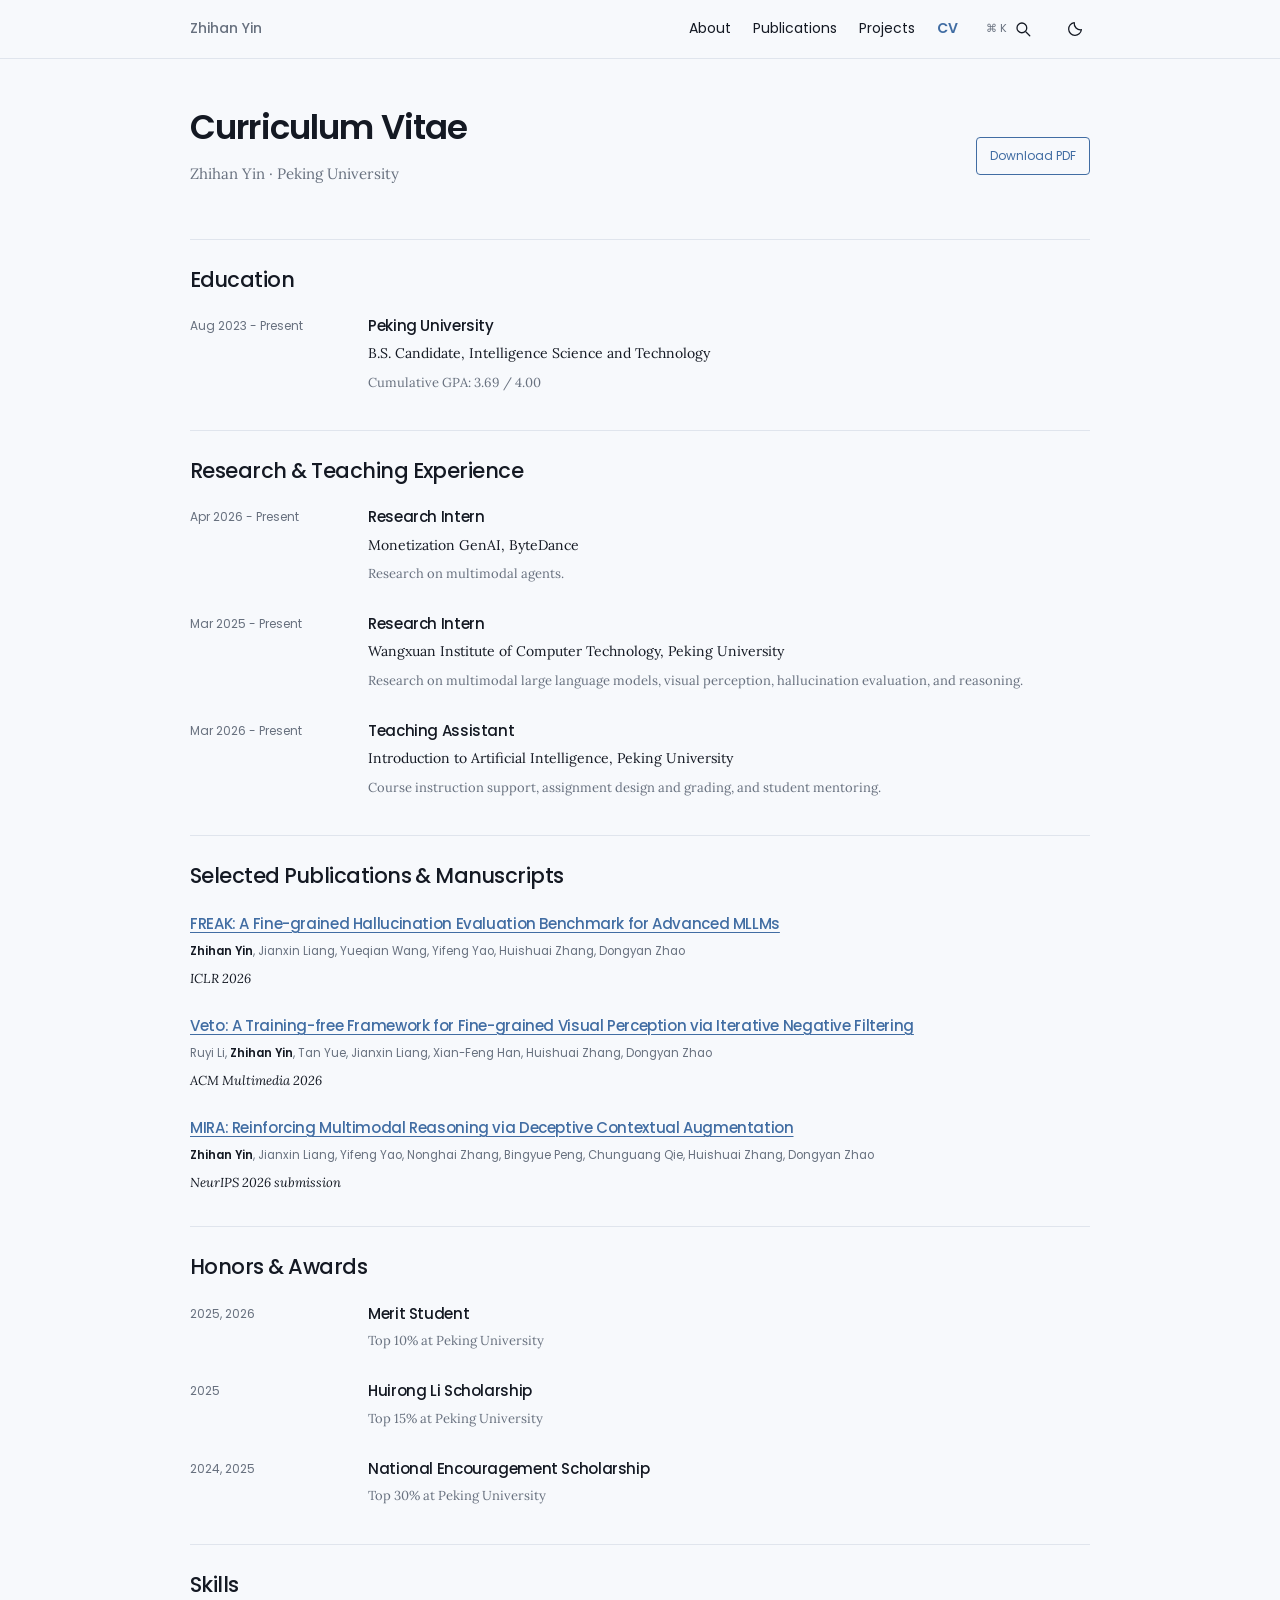
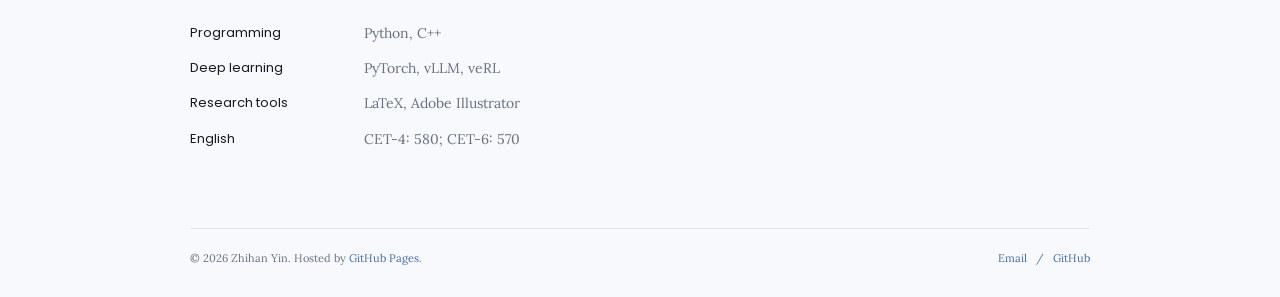
==== cv/index.html @ 82be998f "Add curriculum vitae page" ====
<!doctype html>
<html lang="en"><head><meta charset="utf-8"><meta name="viewport" content="width=device-width, initial-scale=1"><title>CV | Zhihan Yin</title><meta name="description" content="Zhihan Yin is an undergraduate at Peking University working on multimodal agents, visual perception, hallucination, and reasoning."><meta name="theme-color" content="#f7f9fc"><link rel="canonical" href="https://hans-m-yin.github.io/cv/"><meta property="og:title" content="CV | Zhihan Yin"><meta property="og:description" content="Multimodal agents, reliable visual perception, and reasoning."><meta property="og:type" content="website"><meta property="og:url" content="https://hans-m-yin.github.io/cv/"><link rel="icon" href="/assets/images/favicon.svg" type="image/svg+xml"><link rel="stylesheet" href="/assets/css/style.css"><script>try{document.documentElement.dataset.theme=localStorage.getItem('theme')||(matchMedia('(prefers-color-scheme: dark)').matches?'dark':'light')}catch(e){}</script><script type="application/ld+json">{"@context": "https://schema.org", "@type": "Person", "name": "Zhihan Yin", "url": "https://hans-m-yin.github.io", "email": "2300013171@stu.pku.edu.cn", "sameAs": ["https://github.com/Hans-M-Yin"], "affiliation": {"@type": "Organization", "name": "Peking University"}}</script><script src="/assets/js/site.js" defer></script></head>
<body class="page"><a class="skip-link" href="#main">Skip to content</a>
<header class="site-header"><div class="header-inner"><a class="wordmark" href="/">Zhihan Yin</a><button class="icon-button mobile-menu" data-menu-toggle aria-label="Toggle navigation" aria-expanded="false" aria-controls="site-nav"><svg viewBox="0 0 24 24" aria-hidden="true" fill="none" stroke="currentColor" stroke-width="1.7" stroke-linecap="round" stroke-linejoin="round"><path d="M4 6h16M4 12h16M4 18h16"/></svg></button><nav class="nav" id="site-nav" aria-label="Main navigation"><a href="/">About</a><a href="/publications/">Publications</a><a href="/projects/">Projects</a><a href="/cv/" aria-current="page">CV</a><button class="icon-button" data-open-search aria-label="Search website"><span class="shortcut">⌘ K</span><svg viewBox="0 0 24 24" aria-hidden="true" fill="none" stroke="currentColor" stroke-width="1.7" stroke-linecap="round" stroke-linejoin="round"><circle cx="10.5" cy="10.5" r="6.5"/><path d="m16 16 5 5"/></svg></button><button class="icon-button" data-theme-toggle aria-label="Switch to dark theme" aria-pressed="false"><svg viewBox="0 0 24 24" aria-hidden="true" fill="none" stroke="currentColor" stroke-width="1.7" stroke-linecap="round" stroke-linejoin="round"><path d="M20.5 13A8.5 8.5 0 0 1 11 3.5 8.5 8.5 0 1 0 20.5 13Z"/></svg></button></nav></div></header>
<main id="main"><div class="cv-header"><div><h1>Curriculum Vitae</h1><p class="page-lead">Zhihan Yin · Peking University</p></div><a class="download-link" href="/assets/files/Zhihan_Yin_CV.pdf" download>Download PDF</a></div>
    <section class="cv-section"><h2>Education</h2><div class="cv-item"><div class="cv-date">Aug 2023 - Present</div><div><h3>Peking University</h3><p>B.S. Candidate, Intelligence Science and Technology</p><p class="cv-detail">Cumulative GPA: 3.69 / 4.00</p></div></div></section>
    <section class="cv-section"><h2>Research &amp; Teaching Experience</h2><div class="cv-item"><div class="cv-date">Apr 2026 - Present</div><div><h3>Research Intern</h3><p>Monetization GenAI, ByteDance</p><p class="cv-detail">Research on multimodal agents.</p></div></div><div class="cv-item"><div class="cv-date">Mar 2025 - Present</div><div><h3>Research Intern</h3><p>Wangxuan Institute of Computer Technology, Peking University</p><p class="cv-detail">Research on multimodal large language models, visual perception, hallucination evaluation, and reasoning.</p></div></div><div class="cv-item"><div class="cv-date">Mar 2026 - Present</div><div><h3>Teaching Assistant</h3><p>Introduction to Artificial Intelligence, Peking University</p><p class="cv-detail">Course instruction support, assignment design and grading, and student mentoring.</p></div></div></section><section class="cv-section"><h2>Selected Publications &amp; Manuscripts</h2><div class="cv-paper"><h3><a href="/publications/#freak">FREAK: A Fine-grained Hallucination Evaluation Benchmark for Advanced MLLMs</a></h3><p class="authors"><strong>Zhihan Yin</strong>, Jianxin Liang, Yueqian Wang, Yifeng Yao, Huishuai Zhang, Dongyan Zhao</p><div class="venue">ICLR 2026</div></div><div class="cv-paper"><h3><a href="/publications/#veto">Veto: A Training-free Framework for Fine-grained Visual Perception via Iterative Negative Filtering</a></h3><p class="authors">Ruyi Li, <strong>Zhihan Yin</strong>, Tan Yue, Jianxin Liang, Xian-Feng Han, Huishuai Zhang, Dongyan Zhao</p><div class="venue">ACM Multimedia 2026</div></div><div class="cv-paper"><h3><a href="/publications/#mira">MIRA: Reinforcing Multimodal Reasoning via Deceptive Contextual Augmentation</a></h3><p class="authors"><strong>Zhihan Yin</strong>, Jianxin Liang, Yifeng Yao, Nonghai Zhang, Bingyue Peng, Chunguang Qie, Huishuai Zhang, Dongyan Zhao</p><div class="venue">NeurIPS 2026 submission</div></div></section><section class="cv-section"><h2>Honors &amp; Awards</h2><div class="cv-item"><div class="cv-date">2025, 2026</div><div><h3>Merit Student</h3><p class="cv-detail">Top 10% at Peking University</p></div></div><div class="cv-item"><div class="cv-date">2025</div><div><h3>Huirong Li Scholarship</h3><p class="cv-detail">Top 15% at Peking University</p></div></div><div class="cv-item"><div class="cv-date">2024, 2025</div><div><h3>National Encouragement Scholarship</h3><p class="cv-detail">Top 30% at Peking University</p></div></div></section><section class="cv-section"><h2>Skills</h2><dl class="skill-list"><dt>Programming</dt><dd>Python, C++</dd><dt>Deep learning</dt><dd>PyTorch, vLLM, veRL</dd><dt>Research tools</dt><dd>LaTeX, Adobe Illustrator</dd><dt>English</dt><dd>CET-4: 580; CET-6: 570</dd></dl></section></main>
<footer class="footer"><span>© 2026 Zhihan Yin. Hosted by <a href="https://pages.github.com/">GitHub Pages</a>.</span><span><a href="mailto:2300013171@stu.pku.edu.cn">Email</a> &nbsp; / &nbsp; <a href="https://github.com/Hans-M-Yin">GitHub</a></span></footer>
<dialog class="search-dialog" id="search-dialog" aria-label="Search website"><div class="search-header"><svg viewBox="0 0 24 24" aria-hidden="true" fill="none" stroke="currentColor" stroke-width="1.7" stroke-linecap="round" stroke-linejoin="round"><circle cx="10.5" cy="10.5" r="6.5"/><path d="m16 16 5 5"/></svg><input type="search" id="site-search" placeholder="Search research, projects, and CV…" aria-label="Search research, projects, and CV" autocomplete="off"><button class="close-search" data-close-search aria-label="Close search">ESC</button></div><ul class="search-results" id="search-results"></ul><div class="search-hint">Search by title or topic · Escape to close</div></dialog><script type="application/json" id="search-index">[{"title": "About", "url": "/", "text": "About Zhihan Yin", "type": "Page"}, {"title": "Publications", "url": "/publications/", "text": "Publications Zhihan Yin", "type": "Page"}, {"title": "Projects", "url": "/projects/", "text": "Projects Zhihan Yin", "type": "Page"}, {"title": "CV", "url": "/cv/", "text": "CV Zhihan Yin", "type": "Page"}, {"title": "SearchWeave: Unlocking Autonomous Cross-Modal Deep Search in Multimodal Agents", "url": "/publications/#searchweave", "text": "Teaching multimodal agents to decide what to search, which modality to use, and when to switch. SearchWeave combines interleaved multimodal graph construction, multi-hop question synthesis, and SFT/RL training in a live web environment. This ongoing project studies autonomous selection of text search, text-to-image search, and reverse-image search. Its data pipeline samples paths with diverse depths and modality compositions, then rewrites questions to hide intermediate clues. SearchWeave-Bench is designed to test cross-modal evidence acquisition and integration.", "type": "Work in progress"}, {"title": "FREAK: A Fine-grained Hallucination Evaluation Benchmark for Advanced MLLMs", "url": "/publications/#freak", "text": "A benchmark built from photorealistic images with fine-grained counter-commonsense edits, probing whether advanced multimodal models perceive visual details or fall back on familiar priors. FREAK evaluates fine-grained visual hallucination using edited photorealistic images and a controlled subset for detailed perception analysis. It also investigates the behavior of Chain-of-Thought prompting in this setting.", "type": "ICLR 2026"}, {"title": "Veto: A Training-free Framework for Fine-grained Visual Perception via Iterative Negative Filtering", "url": "/publications/#veto", "text": "A training-free perception framework that progressively removes distracting image regions, helping vision-language models locate and verify fine-grained visual evidence. Veto uses reasoning-driven negative filtering to narrow the visual field, followed by verifiable visual grounding. The framework operates at inference time and targets detail-sensitive perception in complex, high-resolution scenes.", "type": "ACM Multimedia 2026"}, {"title": "MIRA: Reinforcing Multimodal Reasoning via Deceptive Contextual Augmentation", "url": "/publications/#mira", "text": "Reinforcement learning with deceptive visual contexts and group-wise reflection triggers, encouraging multimodal models to revisit perceptual mistakes and recover during reasoning. MIRA first generates and filters misleading visual descriptions, then injects them into training contexts. Reflection triggers within rollout groups encourage visual self-correction while mixing in original data to preserve generalization.", "type": "NeurIPS 2026 submission"}]</script></body></html>
---- assets/css/style.css ----
@import url('https://fonts.googleapis.com/css2?family=Lora:wght@400;500;600;700&family=Poppins:wght@400;500;600;700&display=swap');

:root{color-scheme:light;--bg:#f7f9fc;--text:#141923;--muted:#68717f;--link:#416da3;--line:#e0e5ed;--panel:#fff;--soft:#edf2fa;--focus:#416da3;--sans:'Poppins',-apple-system,BlinkMacSystemFont,'Segoe UI',sans-serif;--serif:'Lora',Georgia,serif}
:root[data-theme=dark]{color-scheme:dark;--bg:#171b22;--text:#e8ecf3;--muted:#a6b0be;--link:#93b9ee;--line:#343b49;--panel:#202630;--soft:#253248;--focus:#93b9ee}
*{box-sizing:border-box}html{scroll-behavior:smooth;scroll-padding-top:90px}body{margin:0;background:var(--bg);color:var(--text);font-family:var(--serif);font-size:16px;line-height:1.8}a{color:var(--link);text-underline-offset:3px;text-decoration-thickness:1px}a:hover{color:var(--text)}button,input{font:inherit}button{cursor:pointer}img{max-width:100%}svg{display:block}::selection{background:#cbdcf3;color:#142f51}:focus-visible{outline:2px solid var(--focus);outline-offset:5px;border-radius:3px}[hidden]{display:none!important}.skip-link{position:fixed;left:16px;top:-80px;z-index:100;background:var(--panel);padding:8px 16px}.skip-link:focus{top:10px}
.site-header{position:sticky;top:0;z-index:20;background:var(--bg);border-bottom:1px solid var(--line)}.header-inner{max-width:900px;margin:auto;display:flex;align-items:center;justify-content:space-between;min-height:58px;padding:0 0}.wordmark{font-family:var(--sans);font-size:14px;font-weight:500;color:var(--muted);text-decoration:none}.home .wordmark{visibility:hidden}.nav{display:flex;align-items:center;gap:22px;font-family:var(--sans);font-size:14px;line-height:1.4}.nav a{text-decoration:none;color:var(--text);padding:18px 0}.nav a[aria-current=page]{color:var(--link);font-weight:600}.icon-button{border:0;background:transparent;color:var(--text);padding:6px;display:flex;align-items:center;justify-content:center;gap:7px;border-radius:5px}.icon-button:hover{background:var(--soft)}.icon-button svg{width:18px;height:18px}.shortcut{font-size:11px;color:var(--muted)}.mobile-menu{display:none}
main{max-width:900px;margin:46px auto 76px;min-height:65vh}h1,h2,h3,h4{font-family:var(--sans);line-height:1.35;font-weight:500;letter-spacing:-.025em}h1{font-size:34px;font-weight:600;margin:0 0 9px}h2{font-size:24px;margin:38px 0 17px}h3{font-size:18px}p{margin:0 0 20px}.tagline{font-size:16px;line-height:1.7;margin-bottom:31px}.section-title{display:flex;justify-content:space-between;align-items:center;gap:20px}.section-title h2{margin:35px 0 16px}.section-title a{font-family:var(--sans);font-size:12px;text-decoration:none;color:var(--muted)}
.intro-grid{display:grid;grid-template-columns:minmax(0,1fr) 272px;gap:48px}.intro-copy p{margin-bottom:21px}.profile{padding-top:1px;text-align:center}.portrait{width:266px;height:266px;border-radius:50%;box-shadow:0 4px 10px #16213a1b;object-fit:cover}.portrait-monogram{display:grid;place-items:center;margin:0 auto 16px;background:linear-gradient(145deg,#e7eef9,#d2dff1);border:1px solid #c6d4e9;color:#416da3;font-family:var(--sans);font-size:72px;letter-spacing:-5px;font-weight:500;position:relative;overflow:hidden}.portrait-monogram:before,.portrait-monogram:after{content:'';position:absolute;width:220px;height:220px;border:1px solid #ffffffb0;border-radius:50%;top:-75px;left:60px}.portrait-monogram:after{top:110px;left:-95px}.affiliation{font:13px/1.5 var(--sans);margin:16px 0 3px}.department{font:11px/1.5 var(--sans);color:var(--muted);margin:0}.social-links{display:flex;align-items:center;justify-content:center;gap:19px;margin:17px 0 8px}.social-links a{color:var(--text);text-decoration:none;display:block}.social-links svg{width:26px;height:26px}.contact-note{font-size:12px;line-height:1.7;margin:10px 0}.interests{padding-left:20px;margin:0}.interests li{padding-left:3px;margin-bottom:3px}.intro-copy h2{font-size:22px;margin-top:28px}
.news-table{border-collapse:collapse;width:100%;font-size:15px}.news-table td{padding:7px 0;vertical-align:top}.news-table td:first-child{width:140px;white-space:nowrap;color:var(--muted);font-size:13px;font-family:var(--sans);padding-right:22px}
.papers{display:grid;gap:29px}.paper{display:grid;grid-template-columns:180px minmax(0,1fr);gap:27px;scroll-margin-top:90px}.paper-image-link{align-self:start;margin-top:4px;display:block;text-decoration:none}.paper-image{display:block;width:180px;aspect-ratio:1.43;object-fit:contain;background:white;border:1px solid var(--line);border-radius:6px;padding:8px}.paper h3{font-size:16px;line-height:1.5;font-weight:600;letter-spacing:0;margin:0 0 5px}.paper h3 a{text-decoration:none;color:var(--text)}.paper h3 a:hover{color:var(--link)}.authors{font-family:var(--sans);font-size:11.5px;line-height:1.8;color:var(--muted);margin-bottom:5px}.authors strong{color:var(--text);font-weight:600}.venue{font-size:13px;margin-bottom:8px;font-style:italic}.status-pill{display:inline-block;font:10px/1.5 var(--sans);padding:3px 7px;border:1px solid #c1d1e7;border-radius:4px;background:var(--soft);color:var(--link);margin-right:6px}.summary{font-size:13px;line-height:1.75;margin:5px 0 11px;color:var(--muted)}.paper-actions{display:flex;align-items:center;gap:8px;flex-wrap:wrap}.paper-actions>a,.paper-actions>details>summary{font:10px/1.4 var(--sans);border:1px solid var(--text);border-radius:3px;padding:4px 9px;text-decoration:none;color:var(--text);text-transform:uppercase;list-style:none}.paper-actions>a:hover,.paper-actions>details>summary:hover{background:var(--soft)}.paper-actions>details{position:relative}.paper-actions summary{cursor:pointer}.paper-actions summary::-webkit-details-marker{display:none}.details-copy{width:min(510px,65vw);padding:13px 15px;margin:8px 0;background:var(--panel);border:1px solid var(--line);border-radius:4px;font-size:13px;position:relative}.details-copy pre{font:11px/1.7 ui-monospace,SFMono-Regular,monospace;white-space:pre-wrap;overflow-wrap:anywhere;margin:0}.paper-actions details[open]{flex-basis:100%}.paper-actions details[open]>summary{display:inline-block}.paper-actions details[open] .details-copy{width:100%}.filters{display:flex;gap:8px;flex-wrap:wrap;margin:25px 0 30px}.filter{border:1px solid var(--line);border-radius:5px;background:transparent;color:var(--muted);padding:7px 13px;font:12px var(--sans)}.filter[aria-pressed=true]{border-color:var(--link);color:var(--link);background:var(--soft)}.page-lead{color:var(--muted);font-size:15px;max-width:660px}.year-heading{color:var(--muted);font-size:17px;margin-bottom:26px}
.project-grid{display:grid;grid-template-columns:1fr 1fr;gap:23px;margin-top:30px}.project-card{border:1px solid var(--line);border-radius:7px;background:var(--panel);overflow:hidden}.project-card>img{height:185px;width:100%;object-fit:contain;padding:20px;background:white;border-bottom:1px solid var(--line)}.project-copy{padding:20px}.project-copy h2{font-size:21px;margin:0 0 12px}.project-copy p{font-size:14px;line-height:1.8;color:var(--muted)}.project-copy>a{font:12px var(--sans);text-decoration:none}.cv-header{display:flex;justify-content:space-between;gap:20px;align-items:center}.download-link{font:12px var(--sans);border:1px solid var(--link);border-radius:4px;text-decoration:none;padding:9px 13px;display:inline-flex;align-items:center;gap:7px}.cv-section{border-top:1px solid var(--line);padding-top:8px;margin-top:32px}.cv-section h2{font-size:21px;margin:18px 0 22px}.cv-item{display:grid;grid-template-columns:156px 1fr;gap:22px;margin-bottom:25px}.cv-date{font:12px/1.7 var(--sans);color:var(--muted)}.cv-item h3{font-size:15px;margin:0 0 5px}.cv-item p{font-size:14px;line-height:1.8;margin:0 0 4px}.cv-item .cv-detail{color:var(--muted);font-size:13px}.cv-paper{margin-bottom:24px}.cv-paper h3{font-size:15px;line-height:1.6;margin:0 0 5px}.skill-list{display:grid;grid-template-columns:150px 1fr;font-size:14px;gap:10px 24px}.skill-list dt{font-family:var(--sans);font-size:13px}.skill-list dd{margin:0;color:var(--muted)}
.footer{max-width:900px;margin:0 auto;padding:20px 0 28px;border-top:1px solid var(--line);font-size:11px;line-height:1.8;color:var(--muted);display:flex;justify-content:space-between;gap:20px}.footer a{text-decoration:none}.search-dialog{padding:0;border:1px solid var(--line);border-radius:10px;width:560px;max-width:calc(100vw - 30px);background:var(--panel);color:var(--text);box-shadow:0 20px 60px #0003}.search-dialog::backdrop{background:#11182775;backdrop-filter:blur(3px)}.search-header{display:flex;align-items:center;gap:12px;padding:16px;border-bottom:1px solid var(--line)}.search-header svg{width:19px;height:19px}.search-header input{width:100%;background:none;color:var(--text);border:0;outline:none;font:14px var(--sans)}.search-header .close-search{border:1px solid var(--line);color:var(--muted);background:transparent;border-radius:4px;font:10px var(--sans);padding:5px}.search-results{list-style:none;padding:9px;margin:0;max-height:350px;overflow:auto}.search-results a{display:block;padding:12px;border-radius:5px;font:13px/1.7 var(--sans);text-decoration:none;color:var(--text)}.search-results a:hover{background:var(--soft)}.search-results small{display:block;color:var(--muted);font-size:10px}.search-empty{padding:20px;font-size:13px;color:var(--muted)}.search-hint{font:10px var(--sans);padding:12px 20px;border-top:1px solid var(--line);color:var(--muted)}
@media(min-width:1300px){.header-inner,main,.footer{max-width:930px}.intro-grid{grid-template-columns:minmax(0,1fr) 282px;gap:50px}.portrait{width:272px;height:272px}}
@media(max-width:980px){.header-inner,main,.footer{margin-left:28px;margin-right:28px}.nav{gap:18px}.intro-grid{gap:28px;grid-template-columns:minmax(0,1fr) 240px}.portrait{width:232px;height:232px}}
@media(max-width:680px){body{font-size:15px}.header-inner{min-height:58px;flex-wrap:wrap;margin-left:20px;margin-right:20px}.home .wordmark{visibility:visible}.mobile-menu{display:flex}.nav{display:none;width:100%;gap:0;justify-content:space-between;font-size:12px;padding-bottom:10px}.nav.is-open{display:flex}.nav a{padding:10px 0}.shortcut{display:none}main{margin:32px 20px 55px}h1{font-size:30px}.tagline{font-size:13px;max-width:330px;margin-bottom:25px}.intro-grid{display:flex;flex-direction:column;gap:28px}.profile{order:-1;display:grid;grid-template-columns:108px 1fr;grid-template-rows:auto auto auto;column-gap:20px;text-align:left;padding:0 0 22px;border-bottom:1px solid var(--line)}.portrait{width:108px;height:108px;grid-row:1 / 5;margin:0;font-size:36px;letter-spacing:-2px}.affiliation{margin-top:6px}.social-links{justify-content:flex-start;margin:13px 0 0;gap:19px}.social-links svg{width:22px;height:22px}.contact-note{margin:8px 0 0;font-size:10px}.intro-copy h2{font-size:20px}h2{font-size:22px}.paper{grid-template-columns:105px minmax(0,1fr);gap:17px}.paper-image{width:105px;padding:4px}.paper h3{font-size:14px}.authors{font-size:10px}.summary{font-size:12px}.papers{gap:31px}.news-table td:first-child{width:105px;font-size:10px;padding-right:15px}.news-table{font-size:13px}.project-grid{grid-template-columns:1fr}.project-card>img{height:170px}.cv-header{align-items:flex-start}.download-link{font-size:10px;white-space:nowrap}.cv-item{grid-template-columns:1fr;gap:6px;margin-bottom:25px}.skill-list{grid-template-columns:105px 1fr;gap:10px 15px}.footer{margin:0 20px;font-size:10px;display:block}.footer span{display:block}.section-title a{font-size:10px}.filter{font-size:11px;padding:6px 10px}}
@media(prefers-reduced-motion:reduce){html{scroll-behavior:auto}}
.sr-only{position:absolute;width:1px;height:1px;padding:0;margin:-1px;overflow:hidden;clip:rect(0,0,0,0);white-space:nowrap;border:0}
@media print{.site-header,.footer,.download-link,.search-dialog,.paper-actions,.filters{display:none}body{background:white;color:black;font-size:11pt}main{margin:0;max-width:none}.cv-section{break-inside:avoid}.cv-item{grid-template-columns:150px 1fr}}
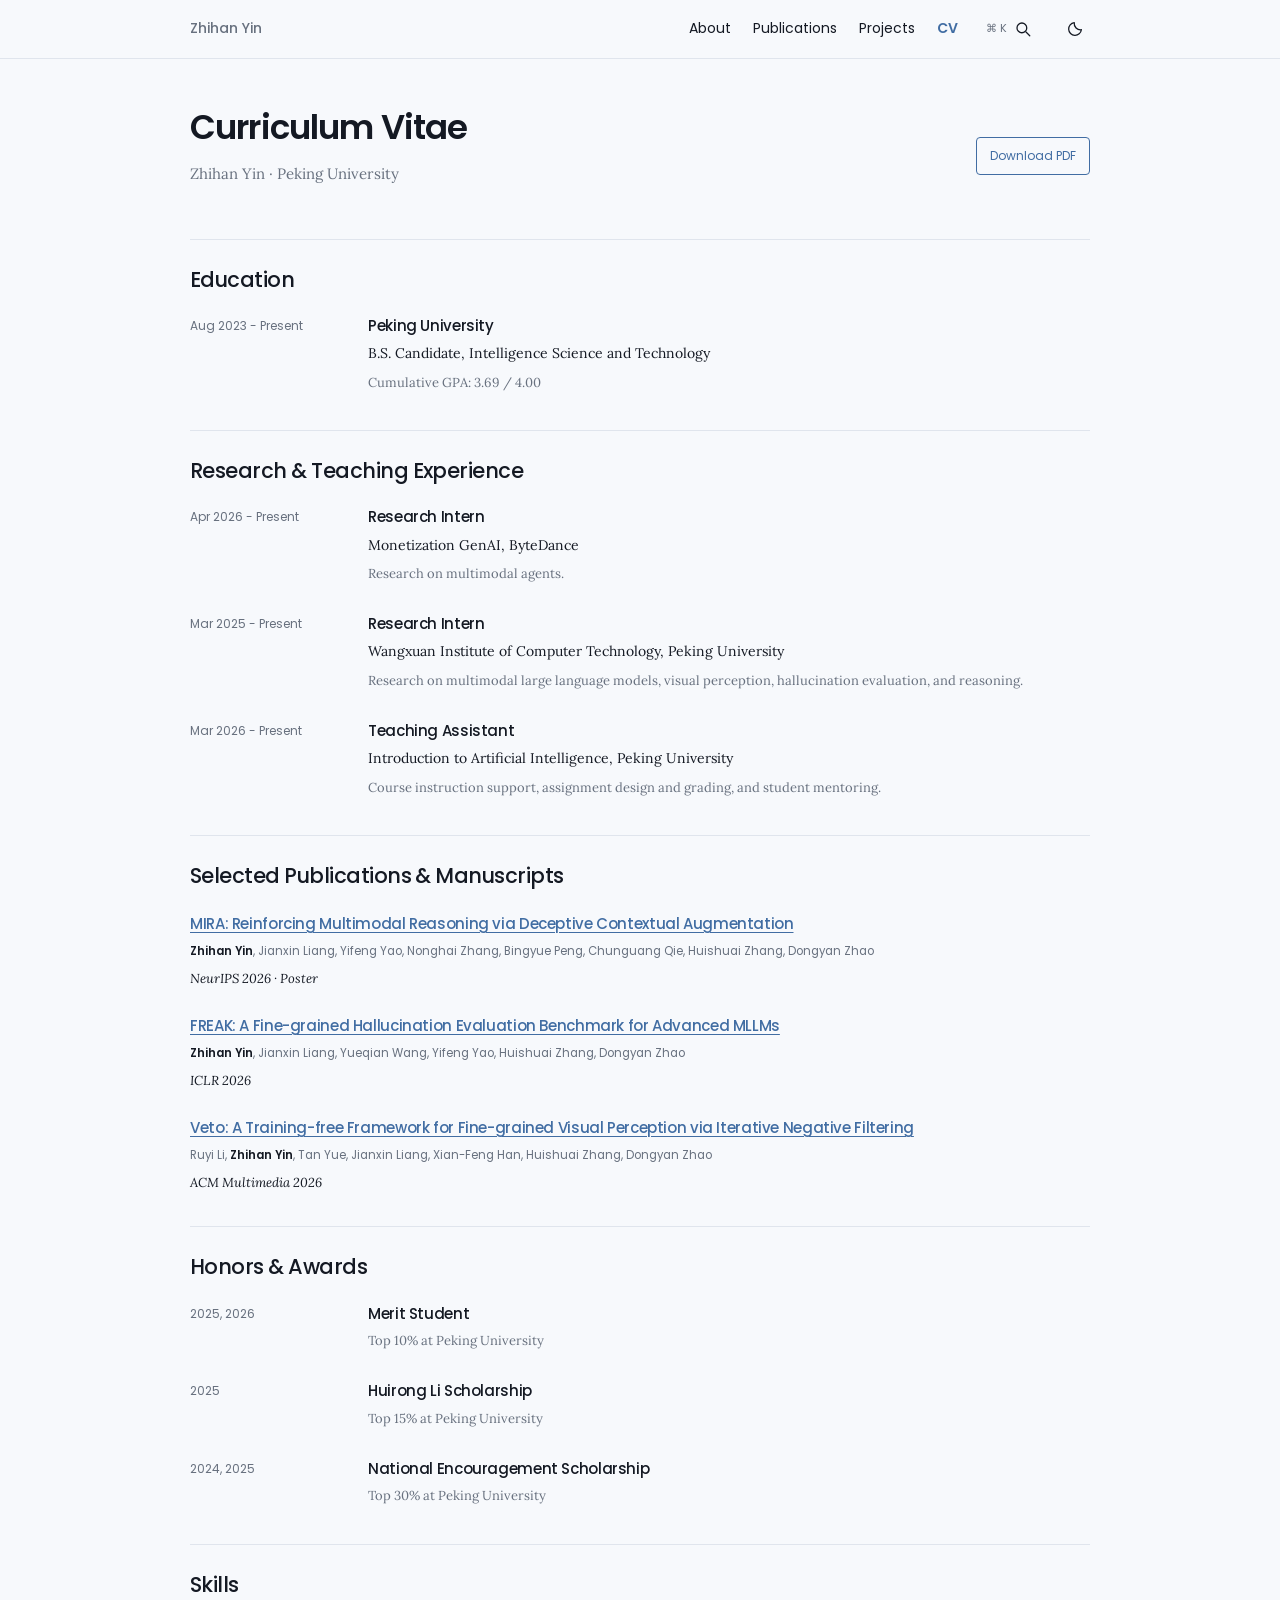
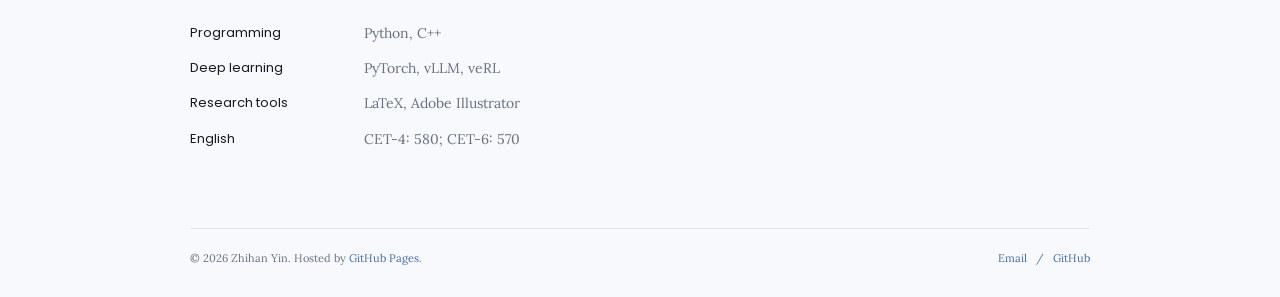
==== commit e3d7a7f8: "Update MIRA NeurIPS 2026 poster on CV" ====
--- a/cv/index.html
+++ b/cv/index.html
@@ -4,6 +4,6 @@
 <header class="site-header"><div class="header-inner"><a class="wordmark" href="/">Zhihan Yin</a><button class="icon-button mobile-menu" data-menu-toggle aria-label="Toggle navigation" aria-expanded="false" aria-controls="site-nav"><svg viewBox="0 0 24 24" aria-hidden="true" fill="none" stroke="currentColor" stroke-width="1.7" stroke-linecap="round" stroke-linejoin="round"><path d="M4 6h16M4 12h16M4 18h16"/></svg></button><nav class="nav" id="site-nav" aria-label="Main navigation"><a href="/">About</a><a href="/publications/">Publications</a><a href="/projects/">Projects</a><a href="/cv/" aria-current="page">CV</a><button class="icon-button" data-open-search aria-label="Search website"><span class="shortcut">⌘ K</span><svg viewBox="0 0 24 24" aria-hidden="true" fill="none" stroke="currentColor" stroke-width="1.7" stroke-linecap="round" stroke-linejoin="round"><circle cx="10.5" cy="10.5" r="6.5"/><path d="m16 16 5 5"/></svg></button><button class="icon-button" data-theme-toggle aria-label="Switch to dark theme" aria-pressed="false"><svg viewBox="0 0 24 24" aria-hidden="true" fill="none" stroke="currentColor" stroke-width="1.7" stroke-linecap="round" stroke-linejoin="round"><path d="M20.5 13A8.5 8.5 0 0 1 11 3.5 8.5 8.5 0 1 0 20.5 13Z"/></svg></button></nav></div></header>
 <main id="main"><div class="cv-header"><div><h1>Curriculum Vitae</h1><p class="page-lead">Zhihan Yin · Peking University</p></div><a class="download-link" href="/assets/files/Zhihan_Yin_CV.pdf" download>Download PDF</a></div>
     <section class="cv-section"><h2>Education</h2><div class="cv-item"><div class="cv-date">Aug 2023 - Present</div><div><h3>Peking University</h3><p>B.S. Candidate, Intelligence Science and Technology</p><p class="cv-detail">Cumulative GPA: 3.69 / 4.00</p></div></div></section>
-    <section class="cv-section"><h2>Research &amp; Teaching Experience</h2><div class="cv-item"><div class="cv-date">Apr 2026 - Present</div><div><h3>Research Intern</h3><p>Monetization GenAI, ByteDance</p><p class="cv-detail">Research on multimodal agents.</p></div></div><div class="cv-item"><div class="cv-date">Mar 2025 - Present</div><div><h3>Research Intern</h3><p>Wangxuan Institute of Computer Technology, Peking University</p><p class="cv-detail">Research on multimodal large language models, visual perception, hallucination evaluation, and reasoning.</p></div></div><div class="cv-item"><div class="cv-date">Mar 2026 - Present</div><div><h3>Teaching Assistant</h3><p>Introduction to Artificial Intelligence, Peking University</p><p class="cv-detail">Course instruction support, assignment design and grading, and student mentoring.</p></div></div></section><section class="cv-section"><h2>Selected Publications &amp; Manuscripts</h2><div class="cv-paper"><h3><a href="/publications/#freak">FREAK: A Fine-grained Hallucination Evaluation Benchmark for Advanced MLLMs</a></h3><p class="authors"><strong>Zhihan Yin</strong>, Jianxin Liang, Yueqian Wang, Yifeng Yao, Huishuai Zhang, Dongyan Zhao</p><div class="venue">ICLR 2026</div></div><div class="cv-paper"><h3><a href="/publications/#veto">Veto: A Training-free Framework for Fine-grained Visual Perception via Iterative Negative Filtering</a></h3><p class="authors">Ruyi Li, <strong>Zhihan Yin</strong>, Tan Yue, Jianxin Liang, Xian-Feng Han, Huishuai Zhang, Dongyan Zhao</p><div class="venue">ACM Multimedia 2026</div></div><div class="cv-paper"><h3><a href="/publications/#mira">MIRA: Reinforcing Multimodal Reasoning via Deceptive Contextual Augmentation</a></h3><p class="authors"><strong>Zhihan Yin</strong>, Jianxin Liang, Yifeng Yao, Nonghai Zhang, Bingyue Peng, Chunguang Qie, Huishuai Zhang, Dongyan Zhao</p><div class="venue">NeurIPS 2026 submission</div></div></section><section class="cv-section"><h2>Honors &amp; Awards</h2><div class="cv-item"><div class="cv-date">2025, 2026</div><div><h3>Merit Student</h3><p class="cv-detail">Top 10% at Peking University</p></div></div><div class="cv-item"><div class="cv-date">2025</div><div><h3>Huirong Li Scholarship</h3><p class="cv-detail">Top 15% at Peking University</p></div></div><div class="cv-item"><div class="cv-date">2024, 2025</div><div><h3>National Encouragement Scholarship</h3><p class="cv-detail">Top 30% at Peking University</p></div></div></section><section class="cv-section"><h2>Skills</h2><dl class="skill-list"><dt>Programming</dt><dd>Python, C++</dd><dt>Deep learning</dt><dd>PyTorch, vLLM, veRL</dd><dt>Research tools</dt><dd>LaTeX, Adobe Illustrator</dd><dt>English</dt><dd>CET-4: 580; CET-6: 570</dd></dl></section></main>
+    <section class="cv-section"><h2>Research &amp; Teaching Experience</h2><div class="cv-item"><div class="cv-date">Apr 2026 - Present</div><div><h3>Research Intern</h3><p>Monetization GenAI, ByteDance</p><p class="cv-detail">Research on multimodal agents.</p></div></div><div class="cv-item"><div class="cv-date">Mar 2025 - Present</div><div><h3>Research Intern</h3><p>Wangxuan Institute of Computer Technology, Peking University</p><p class="cv-detail">Research on multimodal large language models, visual perception, hallucination evaluation, and reasoning.</p></div></div><div class="cv-item"><div class="cv-date">Mar 2026 - Present</div><div><h3>Teaching Assistant</h3><p>Introduction to Artificial Intelligence, Peking University</p><p class="cv-detail">Course instruction support, assignment design and grading, and student mentoring.</p></div></div></section><section class="cv-section"><h2>Selected Publications &amp; Manuscripts</h2><div class="cv-paper"><h3><a href="/publications/#mira">MIRA: Reinforcing Multimodal Reasoning via Deceptive Contextual Augmentation</a></h3><p class="authors"><strong>Zhihan Yin</strong>, Jianxin Liang, Yifeng Yao, Nonghai Zhang, Bingyue Peng, Chunguang Qie, Huishuai Zhang, Dongyan Zhao</p><div class="venue">NeurIPS 2026 · Poster</div></div><div class="cv-paper"><h3><a href="/publications/#freak">FREAK: A Fine-grained Hallucination Evaluation Benchmark for Advanced MLLMs</a></h3><p class="authors"><strong>Zhihan Yin</strong>, Jianxin Liang, Yueqian Wang, Yifeng Yao, Huishuai Zhang, Dongyan Zhao</p><div class="venue">ICLR 2026</div></div><div class="cv-paper"><h3><a href="/publications/#veto">Veto: A Training-free Framework for Fine-grained Visual Perception via Iterative Negative Filtering</a></h3><p class="authors">Ruyi Li, <strong>Zhihan Yin</strong>, Tan Yue, Jianxin Liang, Xian-Feng Han, Huishuai Zhang, Dongyan Zhao</p><div class="venue">ACM Multimedia 2026</div></div></section><section class="cv-section"><h2>Honors &amp; Awards</h2><div class="cv-item"><div class="cv-date">2025, 2026</div><div><h3>Merit Student</h3><p class="cv-detail">Top 10% at Peking University</p></div></div><div class="cv-item"><div class="cv-date">2025</div><div><h3>Huirong Li Scholarship</h3><p class="cv-detail">Top 15% at Peking University</p></div></div><div class="cv-item"><div class="cv-date">2024, 2025</div><div><h3>National Encouragement Scholarship</h3><p class="cv-detail">Top 30% at Peking University</p></div></div></section><section class="cv-section"><h2>Skills</h2><dl class="skill-list"><dt>Programming</dt><dd>Python, C++</dd><dt>Deep learning</dt><dd>PyTorch, vLLM, veRL</dd><dt>Research tools</dt><dd>LaTeX, Adobe Illustrator</dd><dt>English</dt><dd>CET-4: 580; CET-6: 570</dd></dl></section></main>
 <footer class="footer"><span>© 2026 Zhihan Yin. Hosted by <a href="https://pages.github.com/">GitHub Pages</a>.</span><span><a href="mailto:2300013171@stu.pku.edu.cn">Email</a> &nbsp; / &nbsp; <a href="https://github.com/Hans-M-Yin">GitHub</a></span></footer>
-<dialog class="search-dialog" id="search-dialog" aria-label="Search website"><div class="search-header"><svg viewBox="0 0 24 24" aria-hidden="true" fill="none" stroke="currentColor" stroke-width="1.7" stroke-linecap="round" stroke-linejoin="round"><circle cx="10.5" cy="10.5" r="6.5"/><path d="m16 16 5 5"/></svg><input type="search" id="site-search" placeholder="Search research, projects, and CV…" aria-label="Search research, projects, and CV" autocomplete="off"><button class="close-search" data-close-search aria-label="Close search">ESC</button></div><ul class="search-results" id="search-results"></ul><div class="search-hint">Search by title or topic · Escape to close</div></dialog><script type="application/json" id="search-index">[{"title": "About", "url": "/", "text": "About Zhihan Yin", "type": "Page"}, {"title": "Publications", "url": "/publications/", "text": "Publications Zhihan Yin", "type": "Page"}, {"title": "Projects", "url": "/projects/", "text": "Projects Zhihan Yin", "type": "Page"}, {"title": "CV", "url": "/cv/", "text": "CV Zhihan Yin", "type": "Page"}, {"title": "SearchWeave: Unlocking Autonomous Cross-Modal Deep Search in Multimodal Agents", "url": "/publications/#searchweave", "text": "Teaching multimodal agents to decide what to search, which modality to use, and when to switch. SearchWeave combines interleaved multimodal graph construction, multi-hop question synthesis, and SFT/RL training in a live web environment. This ongoing project studies autonomous selection of text search, text-to-image search, and reverse-image search. Its data pipeline samples paths with diverse depths and modality compositions, then rewrites questions to hide intermediate clues. SearchWeave-Bench is designed to test cross-modal evidence acquisition and integration.", "type": "Work in progress"}, {"title": "FREAK: A Fine-grained Hallucination Evaluation Benchmark for Advanced MLLMs", "url": "/publications/#freak", "text": "A benchmark built from photorealistic images with fine-grained counter-commonsense edits, probing whether advanced multimodal models perceive visual details or fall back on familiar priors. FREAK evaluates fine-grained visual hallucination using edited photorealistic images and a controlled subset for detailed perception analysis. It also investigates the behavior of Chain-of-Thought prompting in this setting.", "type": "ICLR 2026"}, {"title": "Veto: A Training-free Framework for Fine-grained Visual Perception via Iterative Negative Filtering", "url": "/publications/#veto", "text": "A training-free perception framework that progressively removes distracting image regions, helping vision-language models locate and verify fine-grained visual evidence. Veto uses reasoning-driven negative filtering to narrow the visual field, followed by verifiable visual grounding. The framework operates at inference time and targets detail-sensitive perception in complex, high-resolution scenes.", "type": "ACM Multimedia 2026"}, {"title": "MIRA: Reinforcing Multimodal Reasoning via Deceptive Contextual Augmentation", "url": "/publications/#mira", "text": "Reinforcement learning with deceptive visual contexts and group-wise reflection triggers, encouraging multimodal models to revisit perceptual mistakes and recover during reasoning. MIRA first generates and filters misleading visual descriptions, then injects them into training contexts. Reflection triggers within rollout groups encourage visual self-correction while mixing in original data to preserve generalization.", "type": "NeurIPS 2026 submission"}]</script></body></html>+<dialog class="search-dialog" id="search-dialog" aria-label="Search website"><div class="search-header"><svg viewBox="0 0 24 24" aria-hidden="true" fill="none" stroke="currentColor" stroke-width="1.7" stroke-linecap="round" stroke-linejoin="round"><circle cx="10.5" cy="10.5" r="6.5"/><path d="m16 16 5 5"/></svg><input type="search" id="site-search" placeholder="Search research, projects, and CV…" aria-label="Search research, projects, and CV" autocomplete="off"><button class="close-search" data-close-search aria-label="Close search">ESC</button></div><ul class="search-results" id="search-results"></ul><div class="search-hint">Search by title or topic · Escape to close</div></dialog><script type="application/json" id="search-index">[{"title": "About", "url": "/", "text": "About Zhihan Yin", "type": "Page"}, {"title": "Publications", "url": "/publications/", "text": "Publications Zhihan Yin", "type": "Page"}, {"title": "Projects", "url": "/projects/", "text": "Projects Zhihan Yin", "type": "Page"}, {"title": "CV", "url": "/cv/", "text": "CV Zhihan Yin", "type": "Page"}, {"title": "MIRA: Reinforcing Multimodal Reasoning via Deceptive Contextual Augmentation", "url": "/publications/#mira", "text": "Reinforcement learning with deceptive visual contexts and group-wise reflection triggers, encouraging multimodal models to revisit perceptual mistakes and recover during reasoning. MIRA first generates and filters misleading visual descriptions, then injects them into training contexts. Reflection triggers within rollout groups encourage visual self-correction while mixing in original data to preserve generalization.", "type": "NeurIPS 2026 \u00b7 Poster"}, {"title": "FREAK: A Fine-grained Hallucination Evaluation Benchmark for Advanced MLLMs", "url": "/publications/#freak", "text": "A benchmark built from photorealistic images with fine-grained counter-commonsense edits, probing whether advanced multimodal models perceive visual details or fall back on familiar priors. FREAK evaluates fine-grained visual hallucination using edited photorealistic images and a controlled subset for detailed perception analysis. It also investigates the behavior of Chain-of-Thought prompting in this setting.", "type": "ICLR 2026"}, {"title": "Veto: A Training-free Framework for Fine-grained Visual Perception via Iterative Negative Filtering", "url": "/publications/#veto", "text": "A training-free perception framework that progressively removes distracting image regions, helping vision-language models locate and verify fine-grained visual evidence. Veto uses reasoning-driven negative filtering to narrow the visual field, followed by verifiable visual grounding. The framework operates at inference time and targets detail-sensitive perception in complex, high-resolution scenes.", "type": "ACM Multimedia 2026"}, {"title": "SearchWeave: Multimodal Search", "url": "/publications/#searchweave", "text": "Exploring search paths that interleave text and images to connect evidence across modalities. Ongoing research on multimodal search and evidence gathering.", "type": "Work in progress"}]</script></body></html>
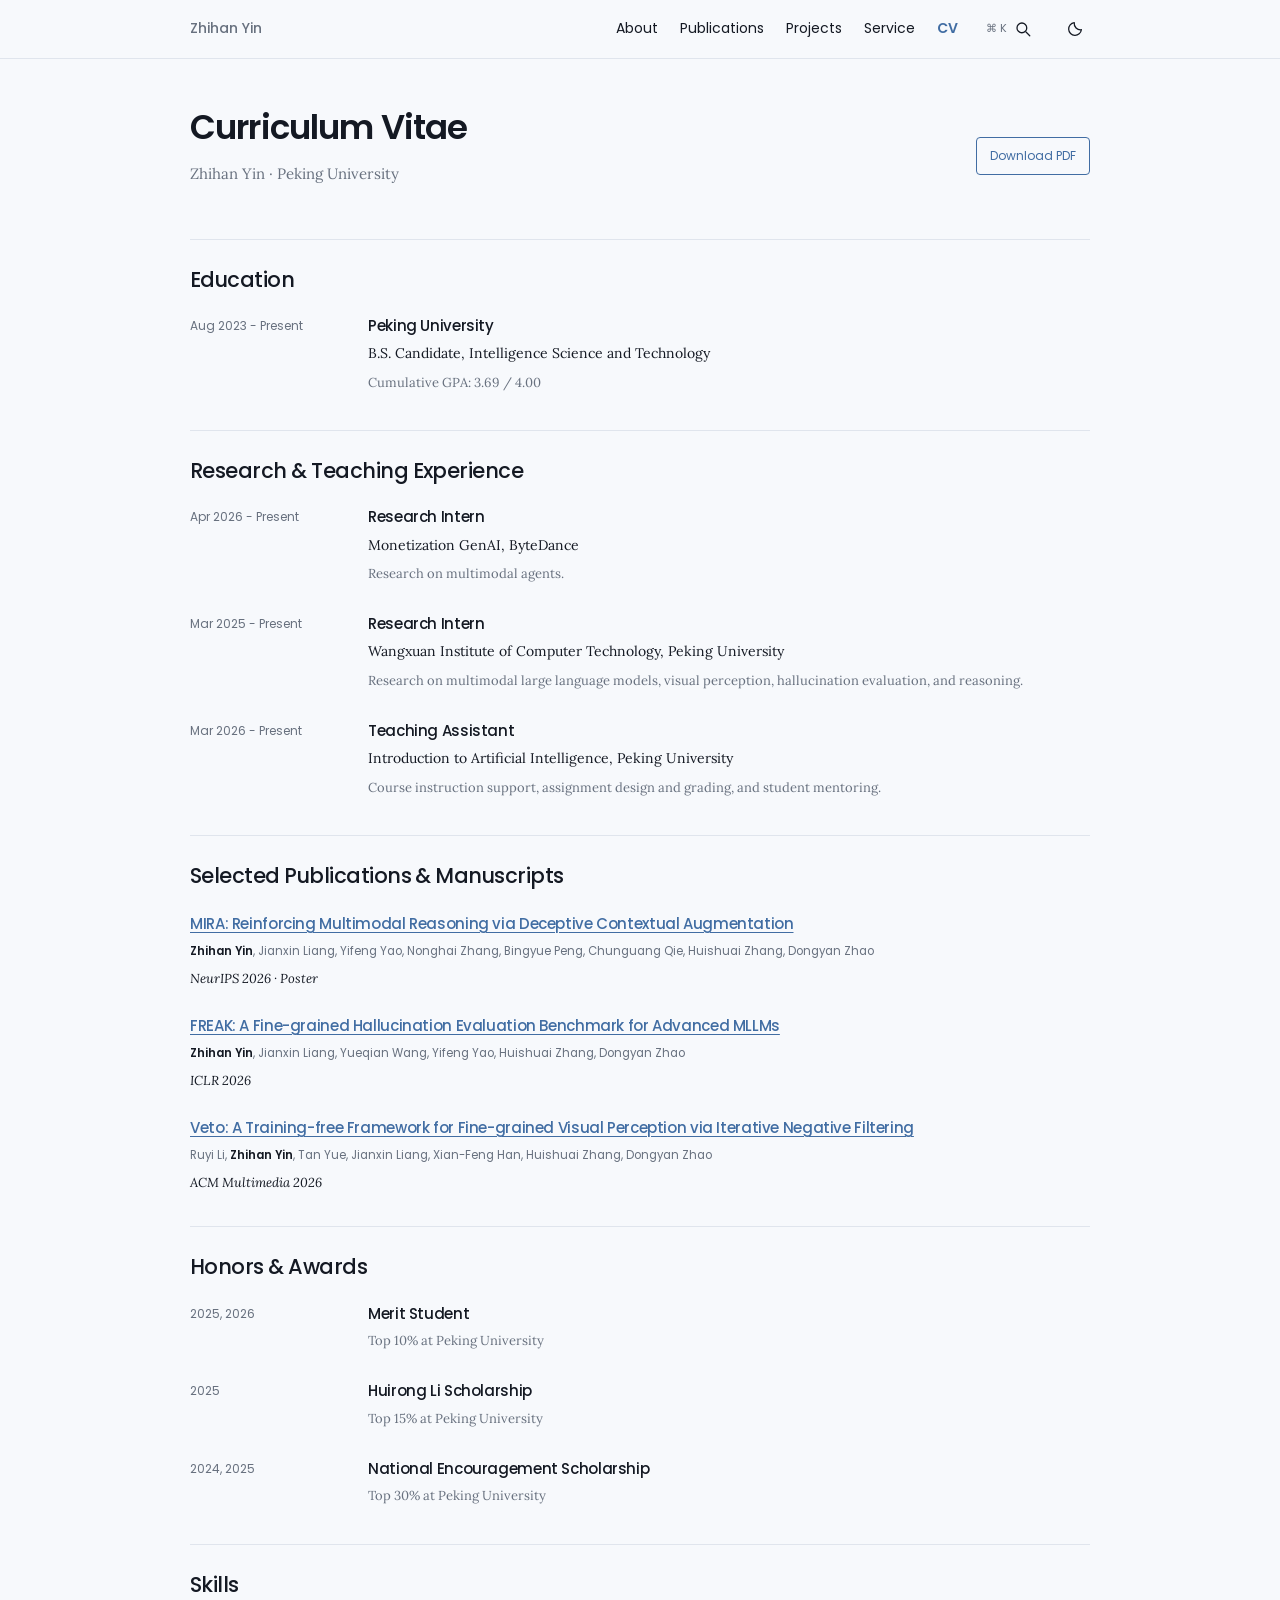
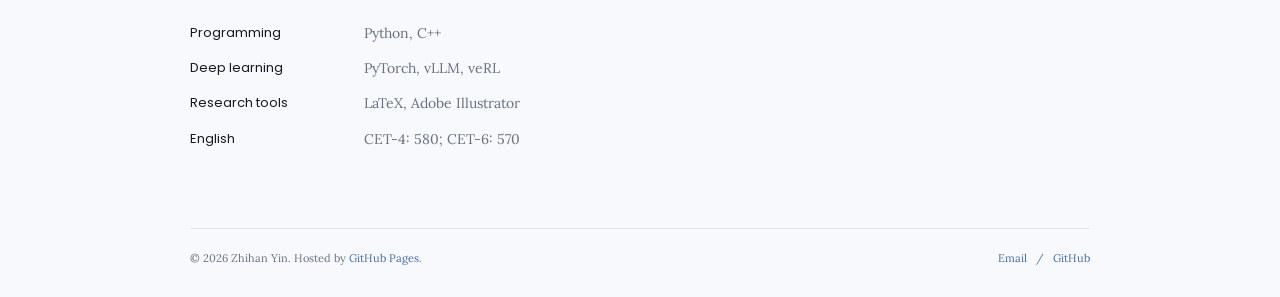
==== commit 8cc6b9cb: "Add Service navigation to online CV" ====
--- a/cv/index.html
+++ b/cv/index.html
@@ -1,9 +1,9 @@
 <!doctype html>
 <html lang="en"><head><meta charset="utf-8"><meta name="viewport" content="width=device-width, initial-scale=1"><title>CV | Zhihan Yin</title><meta name="description" content="Zhihan Yin is an undergraduate at Peking University working on multimodal agents, visual perception, hallucination, and reasoning."><meta name="theme-color" content="#f7f9fc"><link rel="canonical" href="https://hans-m-yin.github.io/cv/"><meta property="og:title" content="CV | Zhihan Yin"><meta property="og:description" content="Multimodal agents, reliable visual perception, and reasoning."><meta property="og:type" content="website"><meta property="og:url" content="https://hans-m-yin.github.io/cv/"><link rel="icon" href="/assets/images/favicon.svg" type="image/svg+xml"><link rel="stylesheet" href="/assets/css/style.css"><script>try{document.documentElement.dataset.theme=localStorage.getItem('theme')||(matchMedia('(prefers-color-scheme: dark)').matches?'dark':'light')}catch(e){}</script><script type="application/ld+json">{"@context": "https://schema.org", "@type": "Person", "name": "Zhihan Yin", "url": "https://hans-m-yin.github.io", "email": "2300013171@stu.pku.edu.cn", "sameAs": ["https://github.com/Hans-M-Yin"], "affiliation": {"@type": "Organization", "name": "Peking University"}}</script><script src="/assets/js/site.js" defer></script></head>
 <body class="page"><a class="skip-link" href="#main">Skip to content</a>
-<header class="site-header"><div class="header-inner"><a class="wordmark" href="/">Zhihan Yin</a><button class="icon-button mobile-menu" data-menu-toggle aria-label="Toggle navigation" aria-expanded="false" aria-controls="site-nav"><svg viewBox="0 0 24 24" aria-hidden="true" fill="none" stroke="currentColor" stroke-width="1.7" stroke-linecap="round" stroke-linejoin="round"><path d="M4 6h16M4 12h16M4 18h16"/></svg></button><nav class="nav" id="site-nav" aria-label="Main navigation"><a href="/">About</a><a href="/publications/">Publications</a><a href="/projects/">Projects</a><a href="/cv/" aria-current="page">CV</a><button class="icon-button" data-open-search aria-label="Search website"><span class="shortcut">⌘ K</span><svg viewBox="0 0 24 24" aria-hidden="true" fill="none" stroke="currentColor" stroke-width="1.7" stroke-linecap="round" stroke-linejoin="round"><circle cx="10.5" cy="10.5" r="6.5"/><path d="m16 16 5 5"/></svg></button><button class="icon-button" data-theme-toggle aria-label="Switch to dark theme" aria-pressed="false"><svg viewBox="0 0 24 24" aria-hidden="true" fill="none" stroke="currentColor" stroke-width="1.7" stroke-linecap="round" stroke-linejoin="round"><path d="M20.5 13A8.5 8.5 0 0 1 11 3.5 8.5 8.5 0 1 0 20.5 13Z"/></svg></button></nav></div></header>
+<header class="site-header"><div class="header-inner"><a class="wordmark" href="/">Zhihan Yin</a><button class="icon-button mobile-menu" data-menu-toggle aria-label="Toggle navigation" aria-expanded="false" aria-controls="site-nav"><svg viewBox="0 0 24 24" aria-hidden="true" fill="none" stroke="currentColor" stroke-width="1.7" stroke-linecap="round" stroke-linejoin="round"><path d="M4 6h16M4 12h16M4 18h16"/></svg></button><nav class="nav" id="site-nav" aria-label="Main navigation"><a href="/">About</a><a href="/publications/">Publications</a><a href="/projects/">Projects</a><a href="/service/">Service</a><a href="/cv/" aria-current="page">CV</a><button class="icon-button" data-open-search aria-label="Search website"><span class="shortcut">⌘ K</span><svg viewBox="0 0 24 24" aria-hidden="true" fill="none" stroke="currentColor" stroke-width="1.7" stroke-linecap="round" stroke-linejoin="round"><circle cx="10.5" cy="10.5" r="6.5"/><path d="m16 16 5 5"/></svg></button><button class="icon-button" data-theme-toggle aria-label="Switch to dark theme" aria-pressed="false"><svg viewBox="0 0 24 24" aria-hidden="true" fill="none" stroke="currentColor" stroke-width="1.7" stroke-linecap="round" stroke-linejoin="round"><path d="M20.5 13A8.5 8.5 0 0 1 11 3.5 8.5 8.5 0 1 0 20.5 13Z"/></svg></button></nav></div></header>
 <main id="main"><div class="cv-header"><div><h1>Curriculum Vitae</h1><p class="page-lead">Zhihan Yin · Peking University</p></div><a class="download-link" href="/assets/files/Zhihan_Yin_CV.pdf" download>Download PDF</a></div>
     <section class="cv-section"><h2>Education</h2><div class="cv-item"><div class="cv-date">Aug 2023 - Present</div><div><h3>Peking University</h3><p>B.S. Candidate, Intelligence Science and Technology</p><p class="cv-detail">Cumulative GPA: 3.69 / 4.00</p></div></div></section>
     <section class="cv-section"><h2>Research &amp; Teaching Experience</h2><div class="cv-item"><div class="cv-date">Apr 2026 - Present</div><div><h3>Research Intern</h3><p>Monetization GenAI, ByteDance</p><p class="cv-detail">Research on multimodal agents.</p></div></div><div class="cv-item"><div class="cv-date">Mar 2025 - Present</div><div><h3>Research Intern</h3><p>Wangxuan Institute of Computer Technology, Peking University</p><p class="cv-detail">Research on multimodal large language models, visual perception, hallucination evaluation, and reasoning.</p></div></div><div class="cv-item"><div class="cv-date">Mar 2026 - Present</div><div><h3>Teaching Assistant</h3><p>Introduction to Artificial Intelligence, Peking University</p><p class="cv-detail">Course instruction support, assignment design and grading, and student mentoring.</p></div></div></section><section class="cv-section"><h2>Selected Publications &amp; Manuscripts</h2><div class="cv-paper"><h3><a href="/publications/#mira">MIRA: Reinforcing Multimodal Reasoning via Deceptive Contextual Augmentation</a></h3><p class="authors"><strong>Zhihan Yin</strong>, Jianxin Liang, Yifeng Yao, Nonghai Zhang, Bingyue Peng, Chunguang Qie, Huishuai Zhang, Dongyan Zhao</p><div class="venue">NeurIPS 2026 · Poster</div></div><div class="cv-paper"><h3><a href="/publications/#freak">FREAK: A Fine-grained Hallucination Evaluation Benchmark for Advanced MLLMs</a></h3><p class="authors"><strong>Zhihan Yin</strong>, Jianxin Liang, Yueqian Wang, Yifeng Yao, Huishuai Zhang, Dongyan Zhao</p><div class="venue">ICLR 2026</div></div><div class="cv-paper"><h3><a href="/publications/#veto">Veto: A Training-free Framework for Fine-grained Visual Perception via Iterative Negative Filtering</a></h3><p class="authors">Ruyi Li, <strong>Zhihan Yin</strong>, Tan Yue, Jianxin Liang, Xian-Feng Han, Huishuai Zhang, Dongyan Zhao</p><div class="venue">ACM Multimedia 2026</div></div></section><section class="cv-section"><h2>Honors &amp; Awards</h2><div class="cv-item"><div class="cv-date">2025, 2026</div><div><h3>Merit Student</h3><p class="cv-detail">Top 10% at Peking University</p></div></div><div class="cv-item"><div class="cv-date">2025</div><div><h3>Huirong Li Scholarship</h3><p class="cv-detail">Top 15% at Peking University</p></div></div><div class="cv-item"><div class="cv-date">2024, 2025</div><div><h3>National Encouragement Scholarship</h3><p class="cv-detail">Top 30% at Peking University</p></div></div></section><section class="cv-section"><h2>Skills</h2><dl class="skill-list"><dt>Programming</dt><dd>Python, C++</dd><dt>Deep learning</dt><dd>PyTorch, vLLM, veRL</dd><dt>Research tools</dt><dd>LaTeX, Adobe Illustrator</dd><dt>English</dt><dd>CET-4: 580; CET-6: 570</dd></dl></section></main>
 <footer class="footer"><span>© 2026 Zhihan Yin. Hosted by <a href="https://pages.github.com/">GitHub Pages</a>.</span><span><a href="mailto:2300013171@stu.pku.edu.cn">Email</a> &nbsp; / &nbsp; <a href="https://github.com/Hans-M-Yin">GitHub</a></span></footer>
-<dialog class="search-dialog" id="search-dialog" aria-label="Search website"><div class="search-header"><svg viewBox="0 0 24 24" aria-hidden="true" fill="none" stroke="currentColor" stroke-width="1.7" stroke-linecap="round" stroke-linejoin="round"><circle cx="10.5" cy="10.5" r="6.5"/><path d="m16 16 5 5"/></svg><input type="search" id="site-search" placeholder="Search research, projects, and CV…" aria-label="Search research, projects, and CV" autocomplete="off"><button class="close-search" data-close-search aria-label="Close search">ESC</button></div><ul class="search-results" id="search-results"></ul><div class="search-hint">Search by title or topic · Escape to close</div></dialog><script type="application/json" id="search-index">[{"title": "About", "url": "/", "text": "About Zhihan Yin", "type": "Page"}, {"title": "Publications", "url": "/publications/", "text": "Publications Zhihan Yin", "type": "Page"}, {"title": "Projects", "url": "/projects/", "text": "Projects Zhihan Yin", "type": "Page"}, {"title": "CV", "url": "/cv/", "text": "CV Zhihan Yin", "type": "Page"}, {"title": "MIRA: Reinforcing Multimodal Reasoning via Deceptive Contextual Augmentation", "url": "/publications/#mira", "text": "Reinforcement learning with deceptive visual contexts and group-wise reflection triggers, encouraging multimodal models to revisit perceptual mistakes and recover during reasoning. MIRA first generates and filters misleading visual descriptions, then injects them into training contexts. Reflection triggers within rollout groups encourage visual self-correction while mixing in original data to preserve generalization.", "type": "NeurIPS 2026 \u00b7 Poster"}, {"title": "FREAK: A Fine-grained Hallucination Evaluation Benchmark for Advanced MLLMs", "url": "/publications/#freak", "text": "A benchmark built from photorealistic images with fine-grained counter-commonsense edits, probing whether advanced multimodal models perceive visual details or fall back on familiar priors. FREAK evaluates fine-grained visual hallucination using edited photorealistic images and a controlled subset for detailed perception analysis. It also investigates the behavior of Chain-of-Thought prompting in this setting.", "type": "ICLR 2026"}, {"title": "Veto: A Training-free Framework for Fine-grained Visual Perception via Iterative Negative Filtering", "url": "/publications/#veto", "text": "A training-free perception framework that progressively removes distracting image regions, helping vision-language models locate and verify fine-grained visual evidence. Veto uses reasoning-driven negative filtering to narrow the visual field, followed by verifiable visual grounding. The framework operates at inference time and targets detail-sensitive perception in complex, high-resolution scenes.", "type": "ACM Multimedia 2026"}, {"title": "SearchWeave: Multimodal Search", "url": "/publications/#searchweave", "text": "Exploring search paths that interleave text and images to connect evidence across modalities. Ongoing research on multimodal search and evidence gathering.", "type": "Work in progress"}]</script></body></html>+<dialog class="search-dialog" id="search-dialog" aria-label="Search website"><div class="search-header"><svg viewBox="0 0 24 24" aria-hidden="true" fill="none" stroke="currentColor" stroke-width="1.7" stroke-linecap="round" stroke-linejoin="round"><circle cx="10.5" cy="10.5" r="6.5"/><path d="m16 16 5 5"/></svg><input type="search" id="site-search" placeholder="Search research, projects, and CV…" aria-label="Search research, projects, and CV" autocomplete="off"><button class="close-search" data-close-search aria-label="Close search">ESC</button></div><ul class="search-results" id="search-results"></ul><div class="search-hint">Search by title or topic · Escape to close</div></dialog><script type="application/json" id="search-index">[{"title": "About", "url": "/", "text": "About Zhihan Yin", "type": "Page"}, {"title": "Publications", "url": "/publications/", "text": "Publications Zhihan Yin", "type": "Page"}, {"title": "Projects", "url": "/projects/", "text": "Projects Zhihan Yin", "type": "Page"}, {"title": "Service", "url": "/service/", "text": "Service Zhihan Yin", "type": "Page"}, {"title": "CV", "url": "/cv/", "text": "CV Zhihan Yin", "type": "Page"}, {"title": "MIRA: Reinforcing Multimodal Reasoning via Deceptive Contextual Augmentation", "url": "/publications/#mira", "text": "Reinforcement learning with deceptive visual contexts and group-wise reflection triggers, encouraging multimodal models to revisit perceptual mistakes and recover during reasoning. MIRA first generates and filters misleading visual descriptions, then injects them into training contexts. Reflection triggers within rollout groups encourage visual self-correction while mixing in original data to preserve generalization.", "type": "NeurIPS 2026 \u00b7 Poster"}, {"title": "FREAK: A Fine-grained Hallucination Evaluation Benchmark for Advanced MLLMs", "url": "/publications/#freak", "text": "A benchmark built from photorealistic images with fine-grained counter-commonsense edits, probing whether advanced multimodal models perceive visual details or fall back on familiar priors. FREAK evaluates fine-grained visual hallucination using edited photorealistic images and a controlled subset for detailed perception analysis. It also investigates the behavior of Chain-of-Thought prompting in this setting.", "type": "ICLR 2026"}, {"title": "Veto: A Training-free Framework for Fine-grained Visual Perception via Iterative Negative Filtering", "url": "/publications/#veto", "text": "A training-free perception framework that progressively removes distracting image regions, helping vision-language models locate and verify fine-grained visual evidence. Veto uses reasoning-driven negative filtering to narrow the visual field, followed by verifiable visual grounding. The framework operates at inference time and targets detail-sensitive perception in complex, high-resolution scenes.", "type": "ACM Multimedia 2026"}, {"title": "SearchWeave: Multimodal Search", "url": "/publications/#searchweave", "text": "Exploring search paths that interleave text and images to connect evidence across modalities. Ongoing research on multimodal search and evidence gathering.", "type": "Work in progress"}, {"title": "Teaching & Conference Reviewing", "url": "/service/", "text": "Teaching Assistant TA Spring 2026 Introduction to AI Peking University Reviewer NeurIPS 2026 EMNLP 2026 ICLR 2027", "type": "Service"}]</script></body></html>
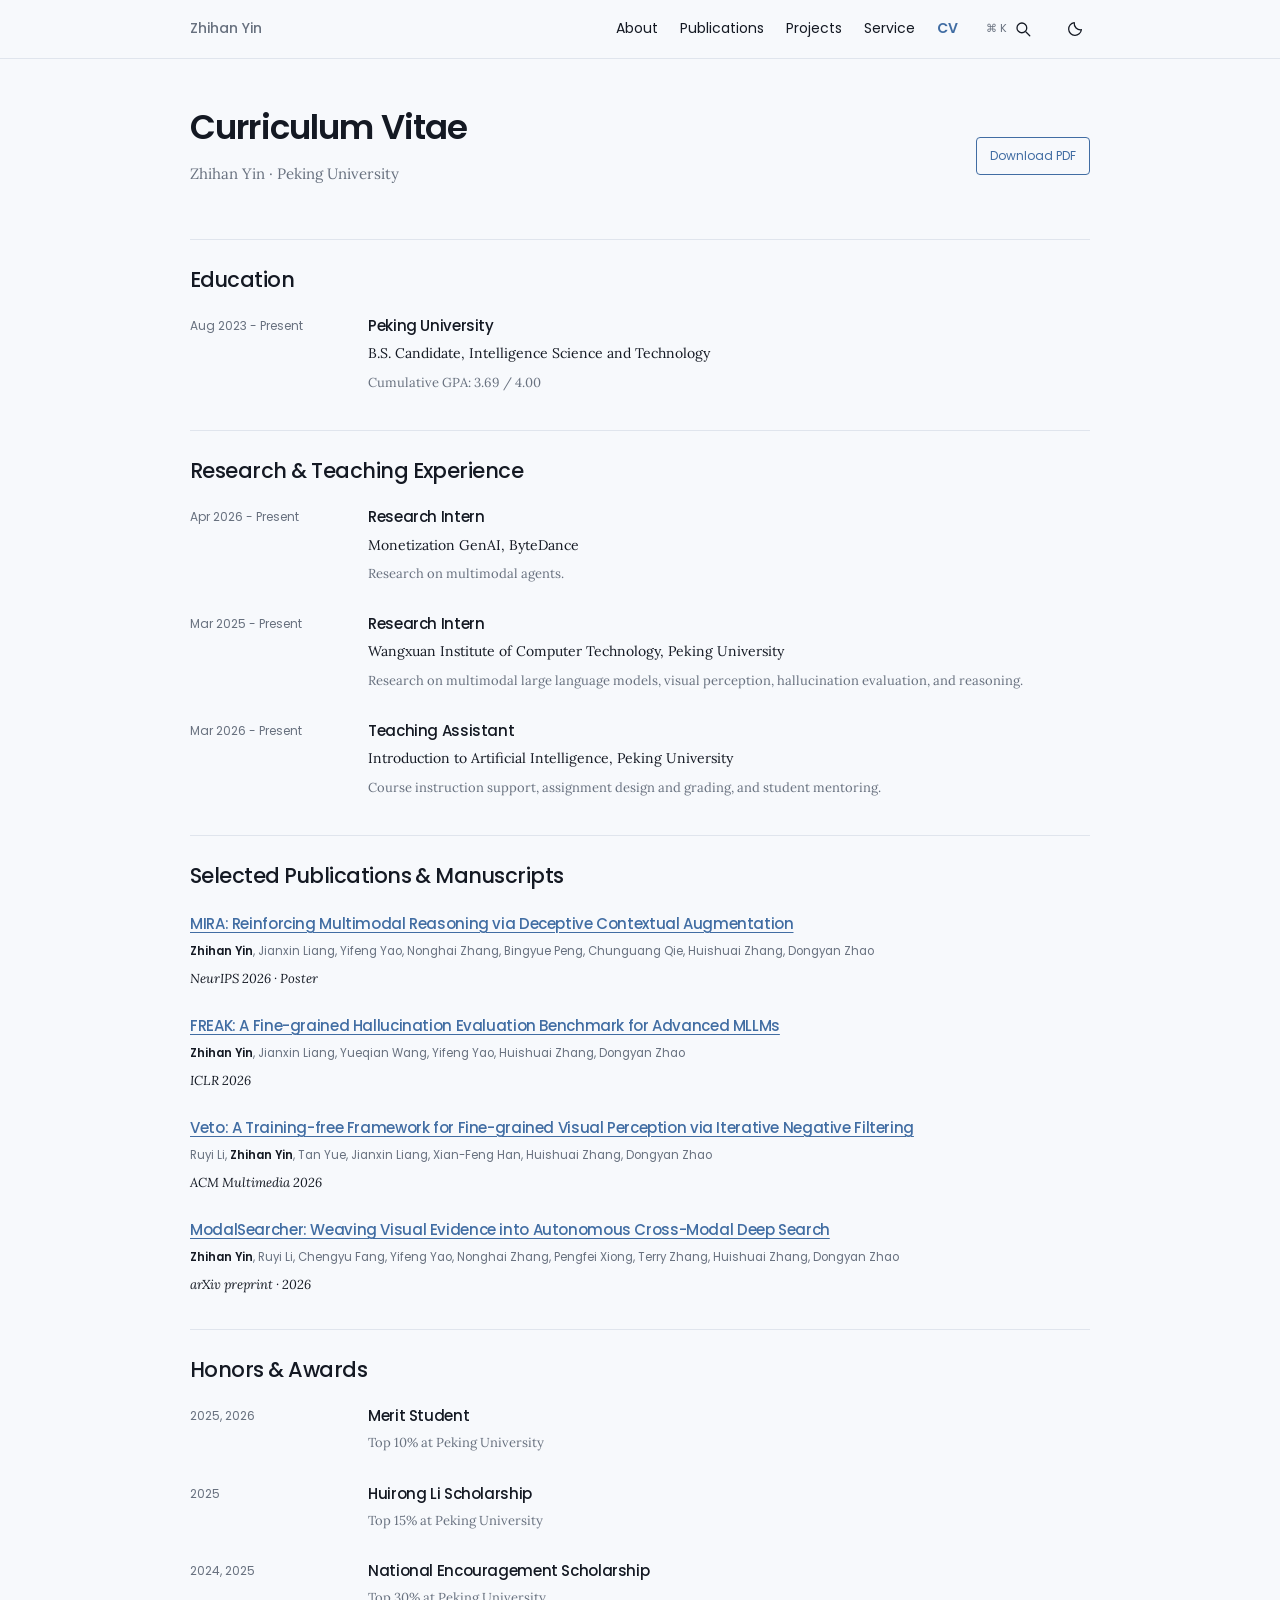
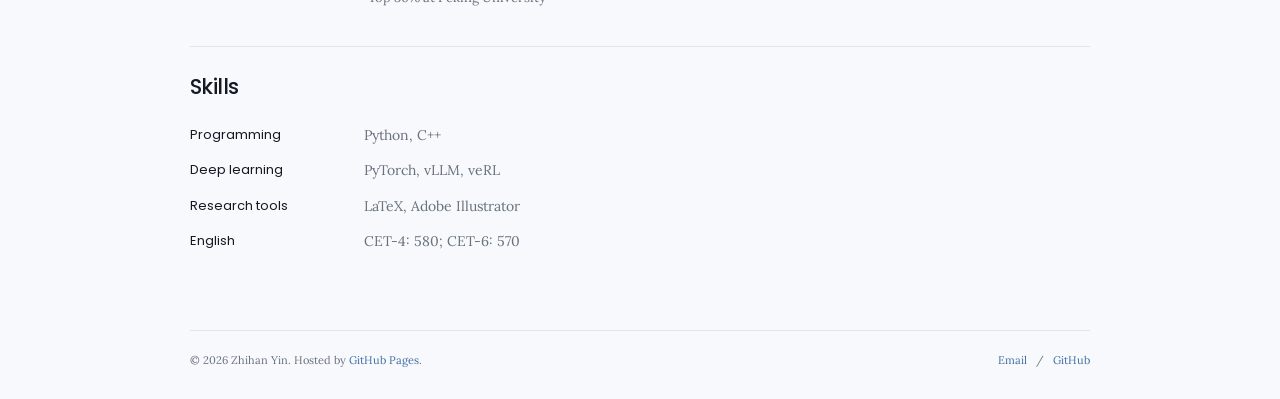
==== commit 6a3de91f: "Update ModalSearcher paper and add MIRA research links" ====
--- a/cv/index.html
+++ b/cv/index.html
@@ -4,6 +4,6 @@
 <header class="site-header"><div class="header-inner"><a class="wordmark" href="/">Zhihan Yin</a><button class="icon-button mobile-menu" data-menu-toggle aria-label="Toggle navigation" aria-expanded="false" aria-controls="site-nav"><svg viewBox="0 0 24 24" aria-hidden="true" fill="none" stroke="currentColor" stroke-width="1.7" stroke-linecap="round" stroke-linejoin="round"><path d="M4 6h16M4 12h16M4 18h16"/></svg></button><nav class="nav" id="site-nav" aria-label="Main navigation"><a href="/">About</a><a href="/publications/">Publications</a><a href="/projects/">Projects</a><a href="/service/">Service</a><a href="/cv/" aria-current="page">CV</a><button class="icon-button" data-open-search aria-label="Search website"><span class="shortcut">⌘ K</span><svg viewBox="0 0 24 24" aria-hidden="true" fill="none" stroke="currentColor" stroke-width="1.7" stroke-linecap="round" stroke-linejoin="round"><circle cx="10.5" cy="10.5" r="6.5"/><path d="m16 16 5 5"/></svg></button><button class="icon-button" data-theme-toggle aria-label="Switch to dark theme" aria-pressed="false"><svg viewBox="0 0 24 24" aria-hidden="true" fill="none" stroke="currentColor" stroke-width="1.7" stroke-linecap="round" stroke-linejoin="round"><path d="M20.5 13A8.5 8.5 0 0 1 11 3.5 8.5 8.5 0 1 0 20.5 13Z"/></svg></button></nav></div></header>
 <main id="main"><div class="cv-header"><div><h1>Curriculum Vitae</h1><p class="page-lead">Zhihan Yin · Peking University</p></div><a class="download-link" href="/assets/files/Zhihan_Yin_CV.pdf" download>Download PDF</a></div>
     <section class="cv-section"><h2>Education</h2><div class="cv-item"><div class="cv-date">Aug 2023 - Present</div><div><h3>Peking University</h3><p>B.S. Candidate, Intelligence Science and Technology</p><p class="cv-detail">Cumulative GPA: 3.69 / 4.00</p></div></div></section>
-    <section class="cv-section"><h2>Research &amp; Teaching Experience</h2><div class="cv-item"><div class="cv-date">Apr 2026 - Present</div><div><h3>Research Intern</h3><p>Monetization GenAI, ByteDance</p><p class="cv-detail">Research on multimodal agents.</p></div></div><div class="cv-item"><div class="cv-date">Mar 2025 - Present</div><div><h3>Research Intern</h3><p>Wangxuan Institute of Computer Technology, Peking University</p><p class="cv-detail">Research on multimodal large language models, visual perception, hallucination evaluation, and reasoning.</p></div></div><div class="cv-item"><div class="cv-date">Mar 2026 - Present</div><div><h3>Teaching Assistant</h3><p>Introduction to Artificial Intelligence, Peking University</p><p class="cv-detail">Course instruction support, assignment design and grading, and student mentoring.</p></div></div></section><section class="cv-section"><h2>Selected Publications &amp; Manuscripts</h2><div class="cv-paper"><h3><a href="/publications/#mira">MIRA: Reinforcing Multimodal Reasoning via Deceptive Contextual Augmentation</a></h3><p class="authors"><strong>Zhihan Yin</strong>, Jianxin Liang, Yifeng Yao, Nonghai Zhang, Bingyue Peng, Chunguang Qie, Huishuai Zhang, Dongyan Zhao</p><div class="venue">NeurIPS 2026 · Poster</div></div><div class="cv-paper"><h3><a href="/publications/#freak">FREAK: A Fine-grained Hallucination Evaluation Benchmark for Advanced MLLMs</a></h3><p class="authors"><strong>Zhihan Yin</strong>, Jianxin Liang, Yueqian Wang, Yifeng Yao, Huishuai Zhang, Dongyan Zhao</p><div class="venue">ICLR 2026</div></div><div class="cv-paper"><h3><a href="/publications/#veto">Veto: A Training-free Framework for Fine-grained Visual Perception via Iterative Negative Filtering</a></h3><p class="authors">Ruyi Li, <strong>Zhihan Yin</strong>, Tan Yue, Jianxin Liang, Xian-Feng Han, Huishuai Zhang, Dongyan Zhao</p><div class="venue">ACM Multimedia 2026</div></div></section><section class="cv-section"><h2>Honors &amp; Awards</h2><div class="cv-item"><div class="cv-date">2025, 2026</div><div><h3>Merit Student</h3><p class="cv-detail">Top 10% at Peking University</p></div></div><div class="cv-item"><div class="cv-date">2025</div><div><h3>Huirong Li Scholarship</h3><p class="cv-detail">Top 15% at Peking University</p></div></div><div class="cv-item"><div class="cv-date">2024, 2025</div><div><h3>National Encouragement Scholarship</h3><p class="cv-detail">Top 30% at Peking University</p></div></div></section><section class="cv-section"><h2>Skills</h2><dl class="skill-list"><dt>Programming</dt><dd>Python, C++</dd><dt>Deep learning</dt><dd>PyTorch, vLLM, veRL</dd><dt>Research tools</dt><dd>LaTeX, Adobe Illustrator</dd><dt>English</dt><dd>CET-4: 580; CET-6: 570</dd></dl></section></main>
+    <section class="cv-section"><h2>Research &amp; Teaching Experience</h2><div class="cv-item"><div class="cv-date">Apr 2026 - Present</div><div><h3>Research Intern</h3><p>Monetization GenAI, ByteDance</p><p class="cv-detail">Research on multimodal agents.</p></div></div><div class="cv-item"><div class="cv-date">Mar 2025 - Present</div><div><h3>Research Intern</h3><p>Wangxuan Institute of Computer Technology, Peking University</p><p class="cv-detail">Research on multimodal large language models, visual perception, hallucination evaluation, and reasoning.</p></div></div><div class="cv-item"><div class="cv-date">Mar 2026 - Present</div><div><h3>Teaching Assistant</h3><p>Introduction to Artificial Intelligence, Peking University</p><p class="cv-detail">Course instruction support, assignment design and grading, and student mentoring.</p></div></div></section><section class="cv-section"><h2>Selected Publications &amp; Manuscripts</h2><div class="cv-paper"><h3><a href="/publications/#mira">MIRA: Reinforcing Multimodal Reasoning via Deceptive Contextual Augmentation</a></h3><p class="authors"><strong>Zhihan Yin</strong>, Jianxin Liang, Yifeng Yao, Nonghai Zhang, Bingyue Peng, Chunguang Qie, Huishuai Zhang, Dongyan Zhao</p><div class="venue">NeurIPS 2026 · Poster</div></div><div class="cv-paper"><h3><a href="/publications/#freak">FREAK: A Fine-grained Hallucination Evaluation Benchmark for Advanced MLLMs</a></h3><p class="authors"><strong>Zhihan Yin</strong>, Jianxin Liang, Yueqian Wang, Yifeng Yao, Huishuai Zhang, Dongyan Zhao</p><div class="venue">ICLR 2026</div></div><div class="cv-paper"><h3><a href="/publications/#veto">Veto: A Training-free Framework for Fine-grained Visual Perception via Iterative Negative Filtering</a></h3><p class="authors">Ruyi Li, <strong>Zhihan Yin</strong>, Tan Yue, Jianxin Liang, Xian-Feng Han, Huishuai Zhang, Dongyan Zhao</p><div class="venue">ACM Multimedia 2026</div></div><div class="cv-paper"><h3><a href="/publications/#searchweave">ModalSearcher: Weaving Visual Evidence into Autonomous Cross-Modal Deep Search</a></h3><p class="authors"><strong>Zhihan Yin</strong>, Ruyi Li, Chengyu Fang, Yifeng Yao, Nonghai Zhang, Pengfei Xiong, Terry Zhang, Huishuai Zhang, Dongyan Zhao</p><div class="venue">arXiv preprint · 2026</div></div></section><section class="cv-section"><h2>Honors &amp; Awards</h2><div class="cv-item"><div class="cv-date">2025, 2026</div><div><h3>Merit Student</h3><p class="cv-detail">Top 10% at Peking University</p></div></div><div class="cv-item"><div class="cv-date">2025</div><div><h3>Huirong Li Scholarship</h3><p class="cv-detail">Top 15% at Peking University</p></div></div><div class="cv-item"><div class="cv-date">2024, 2025</div><div><h3>National Encouragement Scholarship</h3><p class="cv-detail">Top 30% at Peking University</p></div></div></section><section class="cv-section"><h2>Skills</h2><dl class="skill-list"><dt>Programming</dt><dd>Python, C++</dd><dt>Deep learning</dt><dd>PyTorch, vLLM, veRL</dd><dt>Research tools</dt><dd>LaTeX, Adobe Illustrator</dd><dt>English</dt><dd>CET-4: 580; CET-6: 570</dd></dl></section></main>
 <footer class="footer"><span>© 2026 Zhihan Yin. Hosted by <a href="https://pages.github.com/">GitHub Pages</a>.</span><span><a href="mailto:2300013171@stu.pku.edu.cn">Email</a> &nbsp; / &nbsp; <a href="https://github.com/Hans-M-Yin">GitHub</a></span></footer>
-<dialog class="search-dialog" id="search-dialog" aria-label="Search website"><div class="search-header"><svg viewBox="0 0 24 24" aria-hidden="true" fill="none" stroke="currentColor" stroke-width="1.7" stroke-linecap="round" stroke-linejoin="round"><circle cx="10.5" cy="10.5" r="6.5"/><path d="m16 16 5 5"/></svg><input type="search" id="site-search" placeholder="Search research, projects, and CV…" aria-label="Search research, projects, and CV" autocomplete="off"><button class="close-search" data-close-search aria-label="Close search">ESC</button></div><ul class="search-results" id="search-results"></ul><div class="search-hint">Search by title or topic · Escape to close</div></dialog><script type="application/json" id="search-index">[{"title": "About", "url": "/", "text": "About Zhihan Yin", "type": "Page"}, {"title": "Publications", "url": "/publications/", "text": "Publications Zhihan Yin", "type": "Page"}, {"title": "Projects", "url": "/projects/", "text": "Projects Zhihan Yin", "type": "Page"}, {"title": "Service", "url": "/service/", "text": "Service Zhihan Yin", "type": "Page"}, {"title": "CV", "url": "/cv/", "text": "CV Zhihan Yin", "type": "Page"}, {"title": "MIRA: Reinforcing Multimodal Reasoning via Deceptive Contextual Augmentation", "url": "/publications/#mira", "text": "Reinforcement learning with deceptive visual contexts and group-wise reflection triggers, encouraging multimodal models to revisit perceptual mistakes and recover during reasoning. MIRA first generates and filters misleading visual descriptions, then injects them into training contexts. Reflection triggers within rollout groups encourage visual self-correction while mixing in original data to preserve generalization.", "type": "NeurIPS 2026 \u00b7 Poster"}, {"title": "FREAK: A Fine-grained Hallucination Evaluation Benchmark for Advanced MLLMs", "url": "/publications/#freak", "text": "A benchmark built from photorealistic images with fine-grained counter-commonsense edits, probing whether advanced multimodal models perceive visual details or fall back on familiar priors. FREAK evaluates fine-grained visual hallucination using edited photorealistic images and a controlled subset for detailed perception analysis. It also investigates the behavior of Chain-of-Thought prompting in this setting.", "type": "ICLR 2026"}, {"title": "Veto: A Training-free Framework for Fine-grained Visual Perception via Iterative Negative Filtering", "url": "/publications/#veto", "text": "A training-free perception framework that progressively removes distracting image regions, helping vision-language models locate and verify fine-grained visual evidence. Veto uses reasoning-driven negative filtering to narrow the visual field, followed by verifiable visual grounding. The framework operates at inference time and targets detail-sensitive perception in complex, high-resolution scenes.", "type": "ACM Multimedia 2026"}, {"title": "SearchWeave: Multimodal Search", "url": "/publications/#searchweave", "text": "Exploring search paths that interleave text and images to connect evidence across modalities. Ongoing research on multimodal search and evidence gathering.", "type": "Work in progress"}, {"title": "Teaching & Conference Reviewing", "url": "/service/", "text": "Teaching Assistant TA Spring 2026 Introduction to AI Peking University Reviewer NeurIPS 2026 EMNLP 2026 ICLR 2027", "type": "Service"}]</script></body></html>+<dialog class="search-dialog" id="search-dialog" aria-label="Search website"><div class="search-header"><svg viewBox="0 0 24 24" aria-hidden="true" fill="none" stroke="currentColor" stroke-width="1.7" stroke-linecap="round" stroke-linejoin="round"><circle cx="10.5" cy="10.5" r="6.5"/><path d="m16 16 5 5"/></svg><input type="search" id="site-search" placeholder="Search research, projects, and CV…" aria-label="Search research, projects, and CV" autocomplete="off"><button class="close-search" data-close-search aria-label="Close search">ESC</button></div><ul class="search-results" id="search-results"></ul><div class="search-hint">Search by title or topic · Escape to close</div></dialog><script type="application/json" id="search-index">[{"title": "About", "url": "/", "text": "About Zhihan Yin", "type": "Page"}, {"title": "Publications", "url": "/publications/", "text": "Publications Zhihan Yin", "type": "Page"}, {"title": "Projects", "url": "/projects/", "text": "Projects Zhihan Yin", "type": "Page"}, {"title": "Service", "url": "/service/", "text": "Service Zhihan Yin", "type": "Page"}, {"title": "CV", "url": "/cv/", "text": "CV Zhihan Yin", "type": "Page"}, {"title": "MIRA: Reinforcing Multimodal Reasoning via Deceptive Contextual Augmentation", "url": "/publications/#mira", "text": "Reinforcement learning with deceptive visual contexts and group-wise reflection triggers, encouraging multimodal models to revisit perceptual mistakes and recover during reasoning. MIRA first generates and filters misleading visual descriptions, then injects them into training contexts. Reflection triggers within rollout groups encourage visual self-correction while mixing in original data to preserve generalization.", "type": "NeurIPS 2026 \u00b7 Poster"}, {"title": "FREAK: A Fine-grained Hallucination Evaluation Benchmark for Advanced MLLMs", "url": "/publications/#freak", "text": "A benchmark built from photorealistic images with fine-grained counter-commonsense edits, probing whether advanced multimodal models perceive visual details or fall back on familiar priors. FREAK evaluates fine-grained visual hallucination using edited photorealistic images and a controlled subset for detailed perception analysis. It also investigates the behavior of Chain-of-Thought prompting in this setting.", "type": "ICLR 2026"}, {"title": "Veto: A Training-free Framework for Fine-grained Visual Perception via Iterative Negative Filtering", "url": "/publications/#veto", "text": "A training-free perception framework that progressively removes distracting image regions, helping vision-language models locate and verify fine-grained visual evidence. Veto uses reasoning-driven negative filtering to narrow the visual field, followed by verifiable visual grounding. The framework operates at inference time and targets detail-sensitive perception in complex, high-resolution scenes.", "type": "ACM Multimedia 2026"}, {"title": "ModalSearcher: Weaving Visual Evidence into Autonomous Cross-Modal Deep Search", "url": "/publications/#searchweave", "text": "An autonomous cross-modal search agent that gathers and combines text and image evidence across multiple hops, choosing search modalities as its information needs evolve. ModalSearch-Pipeline constructs interleaved multimodal knowledge graphs and synthesizes multi-hop questions. ModalSearcher learns to use text search, image search, reverse-image search, and URL reading through supervised fine-tuning and reinforcement learning in a live Web environment. ModalSearch-Bench evaluates autonomous modality selection and cross-modal evidence integration.", "type": "arXiv preprint \u00b7 2026"}, {"title": "Teaching & Conference Reviewing", "url": "/service/", "text": "Teaching Assistant TA Spring 2026 Introduction to AI Peking University Reviewer NeurIPS 2026 EMNLP 2026 ICLR 2027", "type": "Service"}]</script></body></html>
